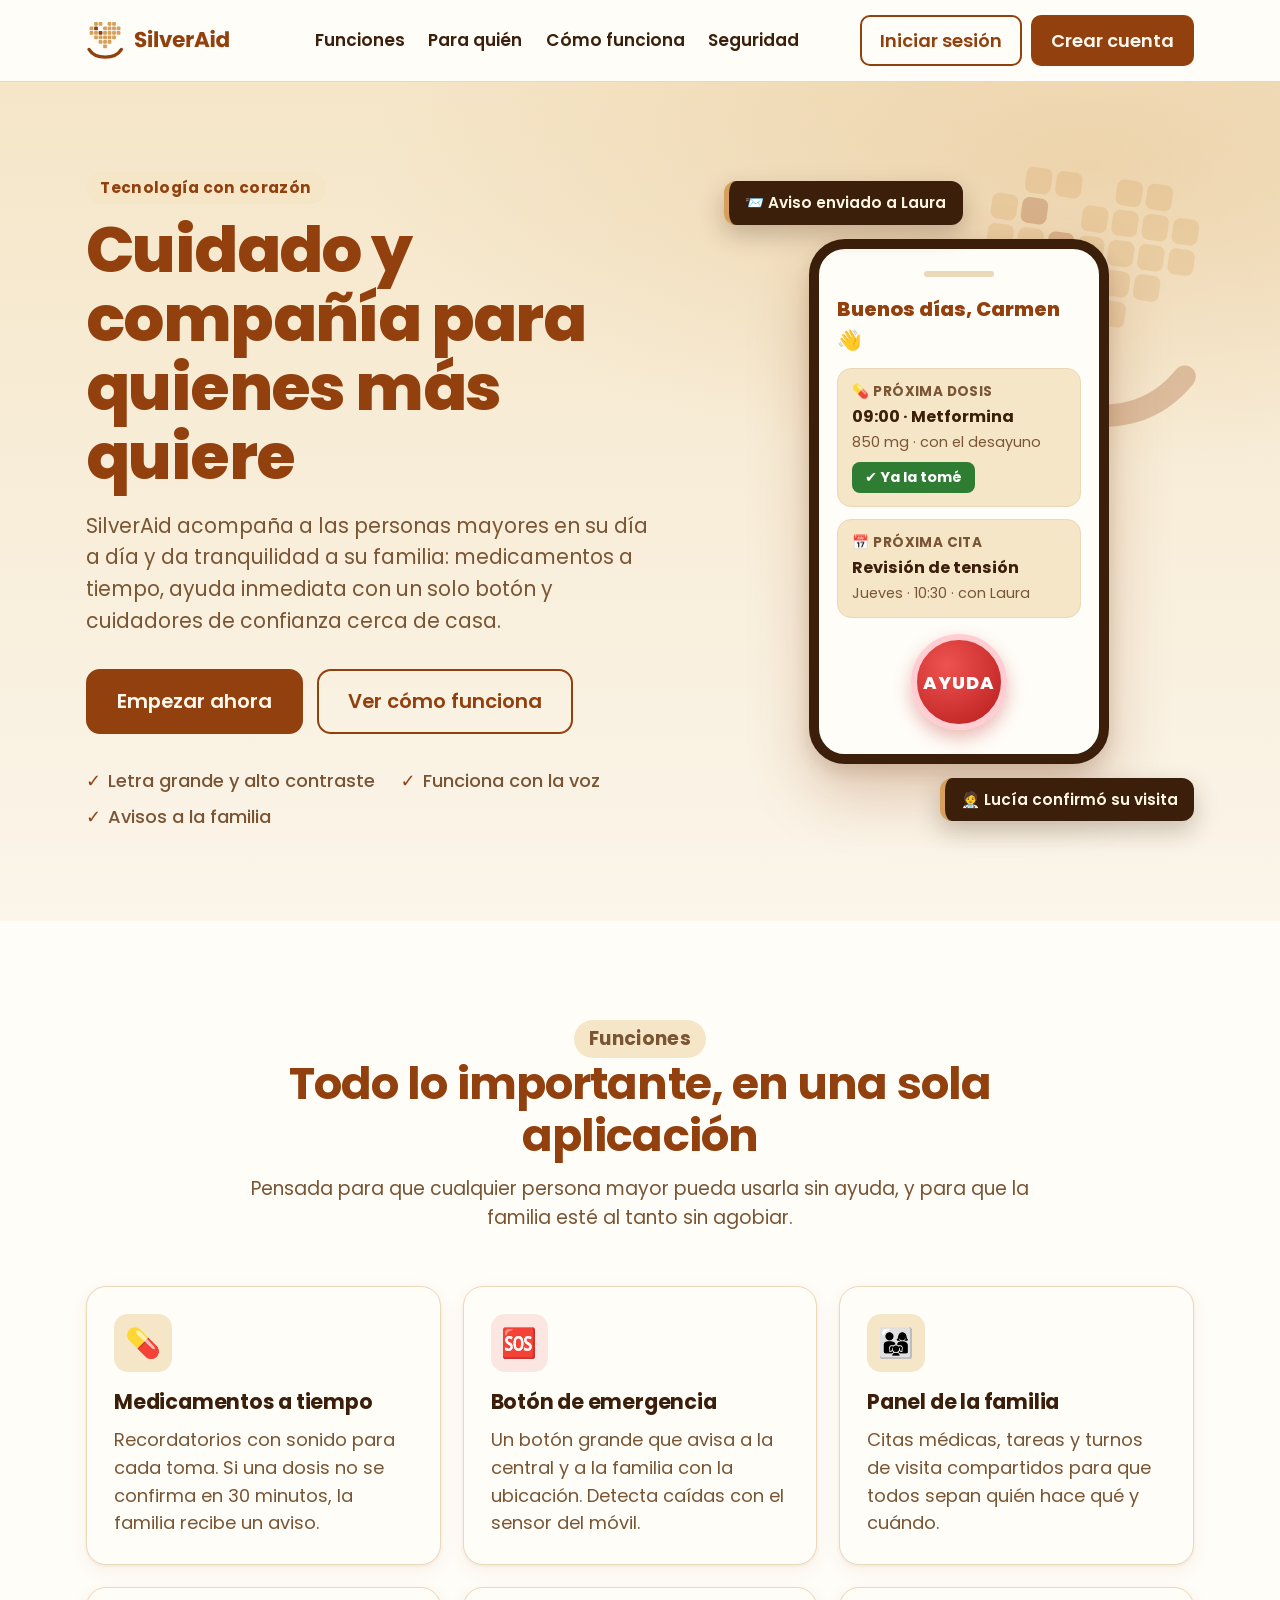
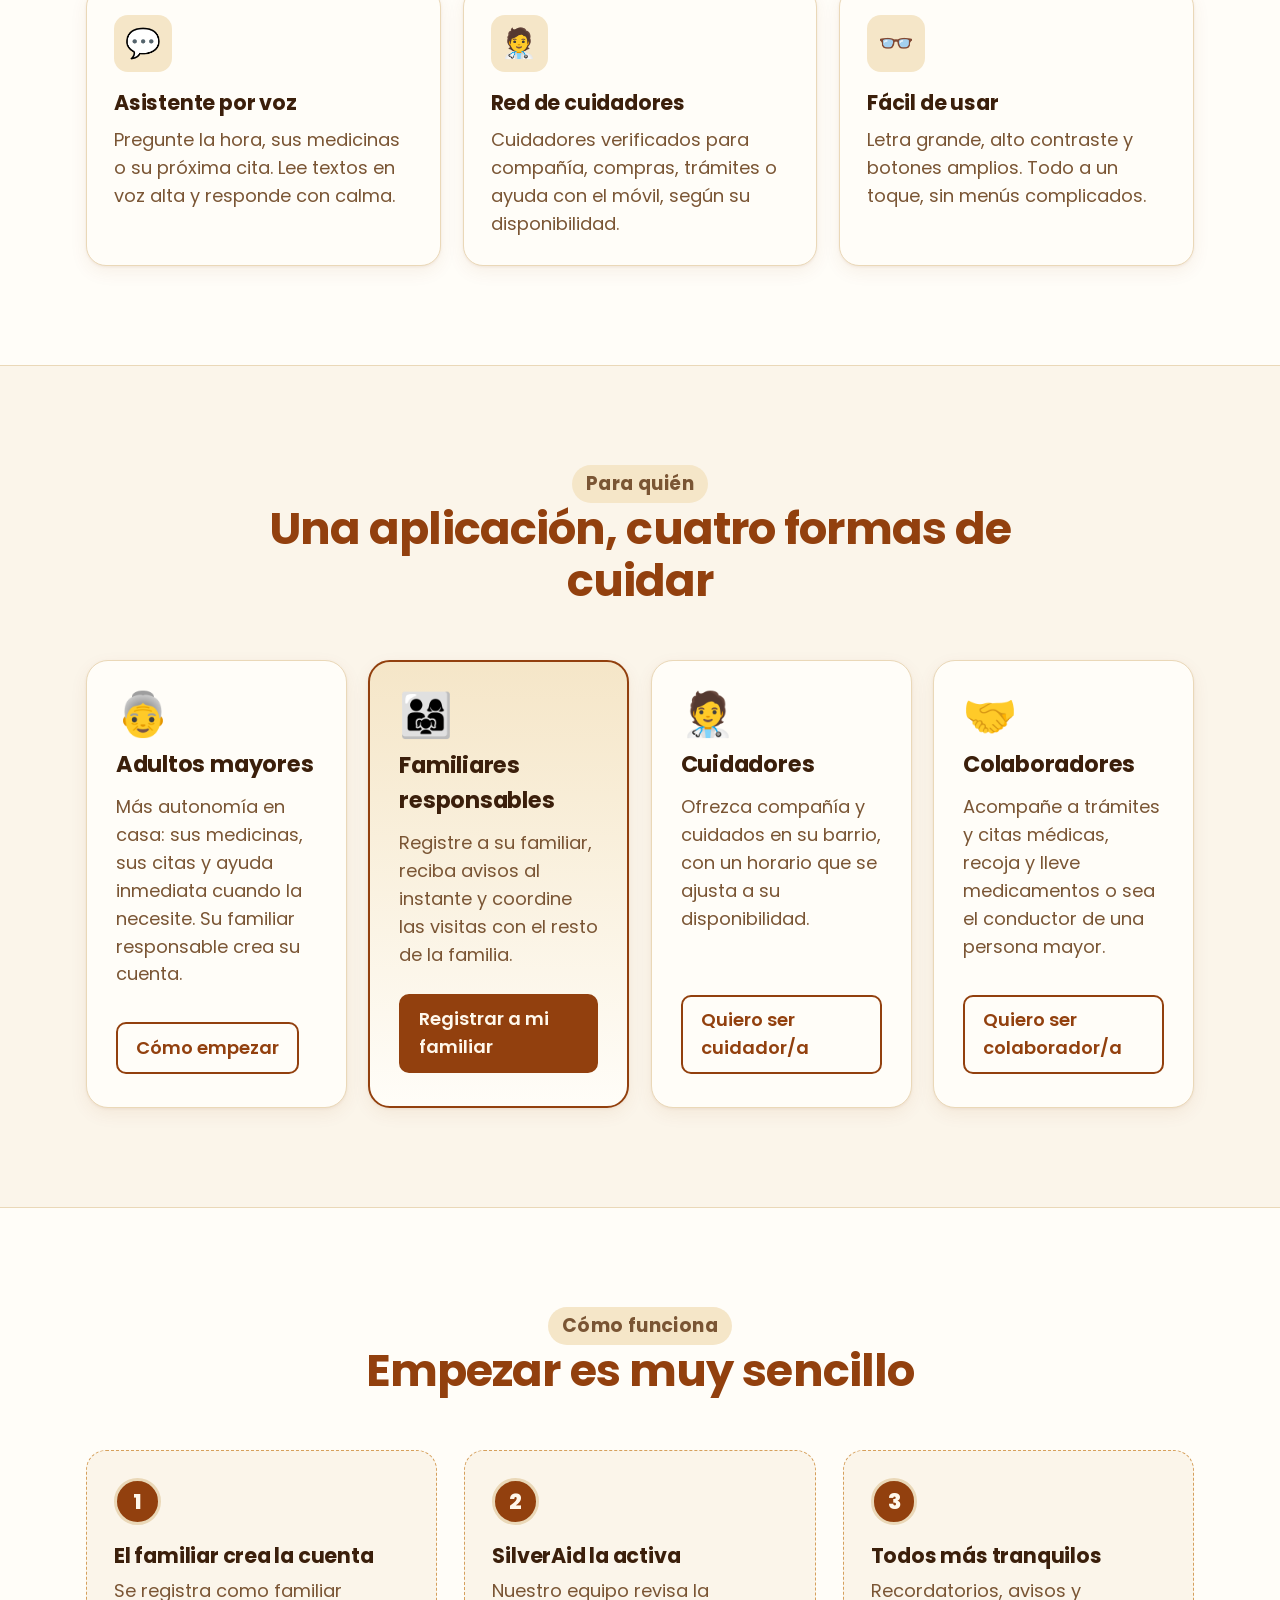
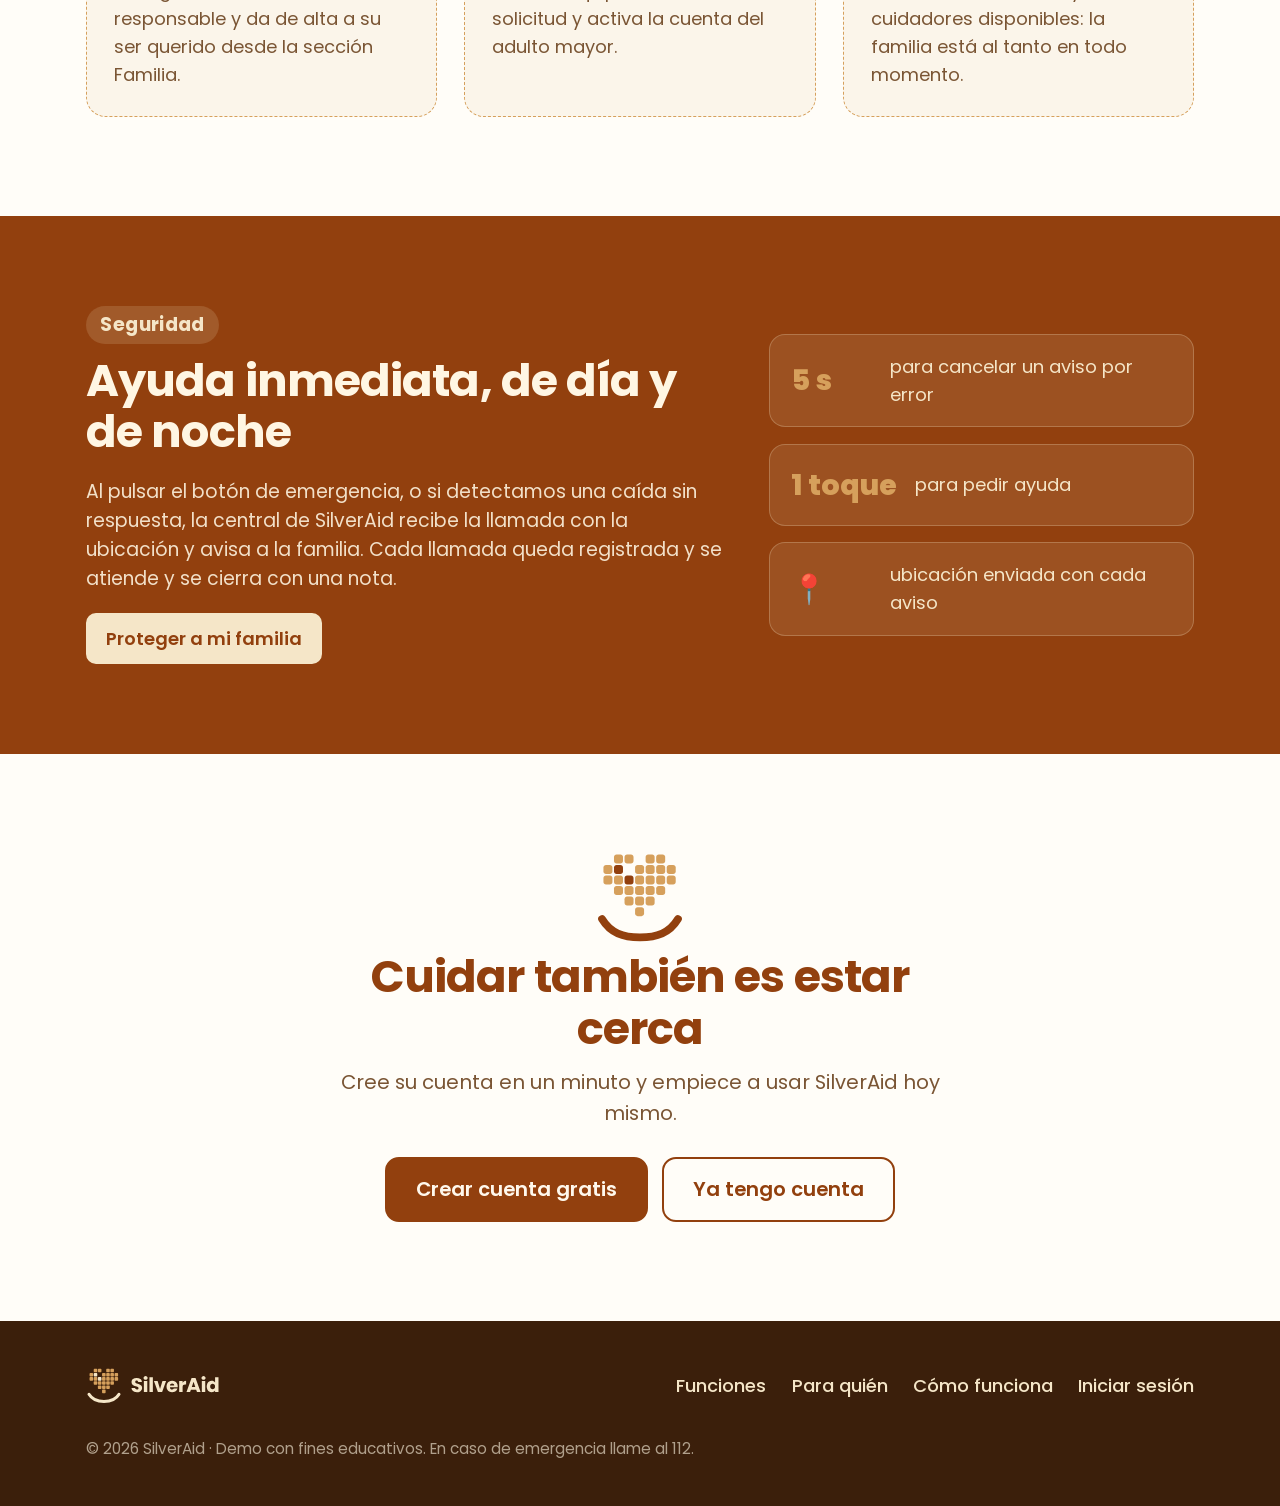
==== index.html @ 634affce "Make SilverAid an installable, offline-capable PWA - Web app manifest with PNG/maskable/apple-touch " ====
<!doctype html>
<html lang="es">
<head>
  <meta charset="utf-8">
  <meta name="viewport" content="width=device-width, initial-scale=1, viewport-fit=cover">
  <title>SilverAid — Cuidado y compañía para las personas mayores</title>
  <meta name="description" content="SilverAid ayuda a las personas mayores y a sus familias: recordatorio de medicamentos, botón de emergencia, asistente por voz, coordinación familiar y una red de cuidadores.">
  <meta name="theme-color" content="#92400E">
  <link rel="manifest" href="manifest.webmanifest">
  <meta name="mobile-web-app-capable" content="yes">
  <meta name="apple-mobile-web-app-capable" content="yes">
  <meta name="apple-mobile-web-app-status-bar-style" content="default">
  <meta name="apple-mobile-web-app-title" content="SilverAid">
  <link rel="icon" type="image/svg+xml" href="assets/brand/silveraid-icono-app.svg">
  <link rel="apple-touch-icon" href="assets/icons/apple-touch-icon.png">
  <link rel="preconnect" href="https://fonts.googleapis.com">
  <link rel="preconnect" href="https://fonts.gstatic.com" crossorigin>
  <link rel="stylesheet" href="https://fonts.googleapis.com/css2?family=Poppins:wght@400;500;600;700;800&display=swap">
  <link rel="stylesheet" href="css/styles.css?v=10">
  <link rel="stylesheet" href="css/landing.css?v=10">
</head>
<body class="landing">
  <a class="skip-link" href="#contenido">Saltar al contenido</a>

  <!-- ============ CABECERA ============ -->
  <header class="lp-header">
    <div class="lp-wrap lp-header-inner">
      <a href="#inicio" class="brand" aria-label="SilverAid, inicio">
        <img class="logo" src="assets/brand/silveraid-horizontal-color.svg" alt="SilverAid" width="187" height="48">
      </a>
      <nav class="lp-nav" aria-label="Secciones">
        <a href="#funciones">Funciones</a>
        <a href="#para-quien">Para quién</a>
        <a href="#como-funciona">Cómo funciona</a>
        <a href="#seguridad">Seguridad</a>
      </nav>
      <div class="lp-actions" id="lp-actions">
        <a class="btn ghost" href="login.html">Iniciar sesión</a>
        <a class="btn" href="login.html#registro">Crear cuenta</a>
      </div>
    </div>
  </header>

  <main id="contenido">
    <!-- ============ HERO ============ -->
    <section class="lp-hero" id="inicio">
      <div class="lp-wrap lp-hero-grid">
        <div class="lp-hero-text">
          <p class="eyebrow">Tecnología con corazón</p>
          <h1>Cuidado y compañía para quienes más quiere</h1>
          <p class="lead">SilverAid acompaña a las personas mayores en su día a día y da tranquilidad a su familia: medicamentos a tiempo, ayuda inmediata con un solo botón y cuidadores de confianza cerca de casa.</p>
          <div class="lp-cta">
            <a class="btn big-cta" href="login.html#registro">Empezar ahora</a>
            <a class="btn ghost big-cta" href="#como-funciona">Ver cómo funciona</a>
          </div>
          <ul class="lp-checks">
            <li>Letra grande y alto contraste</li>
            <li>Funciona con la voz</li>
            <li>Avisos a la familia</li>
          </ul>
        </div>

        <!-- Vista previa de la aplicación (ilustrativa) -->
        <div class="lp-hero-visual" aria-hidden="true">
          <div class="pixel-heart">
            <img src="assets/brand/silveraid-simbolo-color.svg" alt="" width="220" height="220">
          </div>
          <div class="phone">
            <div class="phone-bar"><span></span></div>
            <p class="phone-hello">Buenos días, Carmen 👋</p>
            <div class="mini-card">
              <span class="mini-label">💊 Próxima dosis</span>
              <strong>09:00 · Metformina</strong>
              <span class="mini-sub">850 mg · con el desayuno</span>
              <span class="mini-btn">✔ Ya la tomé</span>
            </div>
            <div class="mini-card">
              <span class="mini-label">📅 Próxima cita</span>
              <strong>Revisión de tensión</strong>
              <span class="mini-sub">Jueves · 10:30 · con Laura</span>
            </div>
            <div class="mini-sos">AYUDA</div>
          </div>
          <div class="float-note note-a">📨 Aviso enviado a Laura</div>
          <div class="float-note note-b">🧑‍⚕️ Lucía confirmó su visita</div>
        </div>
      </div>
    </section>

    <!-- ============ FUNCIONES ============ -->
    <section class="lp-section" id="funciones">
      <div class="lp-wrap">
        <header class="lp-section-head">
          <p class="eyebrow">Funciones</p>
          <h2>Todo lo importante, en una sola aplicación</h2>
          <p>Pensada para que cualquier persona mayor pueda usarla sin ayuda, y para que la familia esté al tanto sin agobiar.</p>
        </header>
        <div class="lp-features">
          <article class="feature">
            <span class="feature-icon">💊</span>
            <h3>Medicamentos a tiempo</h3>
            <p>Recordatorios con sonido para cada toma. Si una dosis no se confirma en 30 minutos, la familia recibe un aviso.</p>
          </article>
          <article class="feature feature-sos">
            <span class="feature-icon">🆘</span>
            <h3>Botón de emergencia</h3>
            <p>Un botón grande que avisa a la central y a la familia con la ubicación. Detecta caídas con el sensor del móvil.</p>
          </article>
          <article class="feature">
            <span class="feature-icon">👨‍👩‍👧</span>
            <h3>Panel de la familia</h3>
            <p>Citas médicas, tareas y turnos de visita compartidos para que todos sepan quién hace qué y cuándo.</p>
          </article>
          <article class="feature">
            <span class="feature-icon">💬</span>
            <h3>Asistente por voz</h3>
            <p>Pregunte la hora, sus medicinas o su próxima cita. Lee textos en voz alta y responde con calma.</p>
          </article>
          <article class="feature">
            <span class="feature-icon">🧑‍⚕️</span>
            <h3>Red de cuidadores</h3>
            <p>Cuidadores verificados para compañía, compras, trámites o ayuda con el móvil, según su disponibilidad.</p>
          </article>
          <article class="feature">
            <span class="feature-icon">👓</span>
            <h3>Fácil de usar</h3>
            <p>Letra grande, alto contraste y botones amplios. Todo a un toque, sin menús complicados.</p>
          </article>
        </div>
      </div>
    </section>

    <!-- ============ PARA QUIÉN ============ -->
    <section class="lp-section lp-tinted" id="para-quien">
      <div class="lp-wrap">
        <header class="lp-section-head">
          <p class="eyebrow">Para quién</p>
          <h2>Una aplicación, cuatro formas de cuidar</h2>
        </header>
        <div class="lp-roles">
          <article class="role-card">
            <span class="role-emoji">👵</span>
            <h3>Adultos mayores</h3>
            <p>Más autonomía en casa: sus medicinas, sus citas y ayuda inmediata cuando la necesite. Su familiar responsable crea su cuenta.</p>
            <a class="btn ghost" href="#como-funciona">Cómo empezar</a>
          </article>
          <article class="role-card role-featured">
            <span class="role-emoji">👨‍👩‍👧</span>
            <h3>Familiares responsables</h3>
            <p>Registre a su familiar, reciba avisos al instante y coordine las visitas con el resto de la familia.</p>
            <a class="btn" href="registro-familiar.html">Registrar a mi familiar</a>
          </article>
          <article class="role-card">
            <span class="role-emoji">🧑‍⚕️</span>
            <h3>Cuidadores</h3>
            <p>Ofrezca compañía y cuidados en su barrio, con un horario que se ajusta a su disponibilidad.</p>
            <a class="btn ghost" href="registro-cuidador.html">Quiero ser cuidador/a</a>
          </article>
          <article class="role-card">
            <span class="role-emoji">🤝</span>
            <h3>Colaboradores</h3>
            <p>Acompañe a trámites y citas médicas, recoja y lleve medicamentos o sea el conductor de una persona mayor.</p>
            <a class="btn ghost" href="registro-colaborador.html">Quiero ser colaborador/a</a>
          </article>
        </div>
      </div>
    </section>

    <!-- ============ CÓMO FUNCIONA ============ -->
    <section class="lp-section" id="como-funciona">
      <div class="lp-wrap">
        <header class="lp-section-head">
          <p class="eyebrow">Cómo funciona</p>
          <h2>Empezar es muy sencillo</h2>
        </header>
        <ol class="lp-steps">
          <li>
            <span class="step-num">1</span>
            <h3>El familiar crea la cuenta</h3>
            <p>Se registra como familiar responsable y da de alta a su ser querido desde la sección Familia.</p>
          </li>
          <li>
            <span class="step-num">2</span>
            <h3>SilverAid la activa</h3>
            <p>Nuestro equipo revisa la solicitud y activa la cuenta del adulto mayor.</p>
          </li>
          <li>
            <span class="step-num">3</span>
            <h3>Todos más tranquilos</h3>
            <p>Recordatorios, avisos y cuidadores disponibles: la familia está al tanto en todo momento.</p>
          </li>
        </ol>
      </div>
    </section>

    <!-- ============ SEGURIDAD ============ -->
    <section class="lp-band" id="seguridad">
      <div class="lp-wrap lp-band-grid">
        <div>
          <p class="eyebrow on-dark">Seguridad</p>
          <h2>Ayuda inmediata, de día y de noche</h2>
          <p>Al pulsar el botón de emergencia, o si detectamos una caída sin respuesta, la central de SilverAid recibe la llamada con la ubicación y avisa a la familia. Cada llamada queda registrada y se atiende y se cierra con una nota.</p>
          <a class="btn btn-cream" href="login.html#registro">Proteger a mi familia</a>
        </div>
        <ul class="lp-stats">
          <li><strong>5 s</strong><span>para cancelar un aviso por error</span></li>
          <li><strong>1 toque</strong><span>para pedir ayuda</span></li>
          <li><strong>📍</strong><span>ubicación enviada con cada aviso</span></li>
        </ul>
      </div>
    </section>

    <!-- ============ LLAMADA FINAL ============ -->
    <section class="lp-section lp-final">
      <div class="lp-wrap lp-final-inner">
        <img src="assets/brand/silveraid-simbolo-color.svg" alt="" width="96" height="96">
        <h2>Cuidar también es estar cerca</h2>
        <p>Cree su cuenta en un minuto y empiece a usar SilverAid hoy mismo.</p>
        <div class="lp-cta center">
          <a class="btn big-cta" href="login.html#registro">Crear cuenta gratis</a>
          <a class="btn ghost big-cta" href="login.html">Ya tengo cuenta</a>
        </div>
      </div>
    </section>
  </main>

  <!-- ============ PIE ============ -->
  <footer class="lp-footer">
    <div class="lp-wrap lp-footer-inner">
      <img src="assets/brand/silveraid-horizontal-negativo.svg" alt="SilverAid" width="156" height="40">
      <nav aria-label="Enlaces del pie">
        <a href="#funciones">Funciones</a>
        <a href="#para-quien">Para quién</a>
        <a href="#como-funciona">Cómo funciona</a>
        <a href="login.html">Iniciar sesión</a>
      </nav>
      <p class="fine">© 2026 SilverAid · Demo con fines educativos. En caso de emergencia llame al 112.</p>
    </div>
  </footer>

  <script src="js/auth.js?v=10"></script>
  <script src="js/db.js?v=10"></script>
  <script src="js/pwa.js?v=10"></script>
  <script>
    // Si ya hay sesión iniciada, la cabecera ofrece volver a la aplicación.
    (function () {
      const s = SAAuth.get();
      if (!s) return;
      document.getElementById('lp-actions').innerHTML =
        `<a class="btn" href="${SAAuth.home(s.role, s.status)}">Ir a la aplicación →</a>`;
    })();
  </script>
</body>
</html>
---- css/styles.css ----
/* Identidad SilverAid
   Marrón  #92400E · Ocre #D6A05C · Crema #F5E6C8 · Tipografía Poppins */
:root {
  --brand-brown: #92400E;
  --brand-ochre: #D6A05C;
  --brand-cream: #F5E6C8;

  --bg: #FBF5EA;
  --surface: #FFFDF8;
  --text: #3B1F0B;
  --muted: #7A5534;
  --border: #EAD8B8;
  --primary: var(--brand-brown);
  --primary-ink: #FFF8EC;
  --primary-soft: var(--brand-cream);
  --accent: var(--brand-ochre);
  --warn: #9A5B10;
  --warn-soft: #FBEBCB;
  --danger: #C62828;
  --danger-soft: #FCE6E2;
  --ok: #2E7D32;
  --ok-soft: #E7F2E3;
  --radius: 16px;
  --shadow: 0 1px 3px rgba(146,64,14,.08), 0 6px 18px rgba(146,64,14,.07);
  --font: "Poppins", system-ui, -apple-system, "Segoe UI", Roboto, sans-serif;
  font-size: 18px;
}
body.big { font-size: 22px; }
:root:has(body.big) { font-size: 22px; }

/* Alto contraste: basado en la versión «negativo» del logo */
body.contrast {
  --bg: #1A0B02;
  --surface: #1A0B02;
  --text: #FFF6E3;
  --muted: #F5E6C8;
  --border: #F5E6C8;
  --primary: #F0B46A;
  --primary-ink: #1A0B02;
  --primary-soft: #3A1A06;
  --accent: #F0B46A;
  --warn: #FFC970;
  --warn-soft: #3A2405;
  --danger: #FF6B5E;
  --danger-soft: #3A0A05;
  --ok: #7EE08A;
  --ok-soft: #0D2A10;
  --shadow: none;
}

* { box-sizing: border-box; }
[hidden] { display: none !important; } /* que ningún display (grid, flex…) muestre algo oculto */
body {
  margin: 0;
  font-family: var(--font);
  font-size: 1rem;
  line-height: 1.55;
  background: var(--bg);
  color: var(--text);
}
h1, h2, h3, .big-text { font-family: var(--font); letter-spacing: -.01em; }
h1 { font-size: 1.8rem; font-weight: 800; margin: .2em 0 .3em; color: var(--primary); }
h2 { font-size: 1.15rem; font-weight: 700; margin: 0 0 .6em; }
a { color: var(--primary); }
.muted { color: var(--muted); }
button, input, select, textarea { font: inherit; color: inherit; }

/* ---------- Barra superior ---------- */
.topbar {
  display: flex; flex-wrap: wrap; gap: .6rem; align-items: center; justify-content: space-between;
  padding: .7rem 1rem; background: var(--surface); border-bottom: 1px solid var(--border);
}
.brand { display: flex; align-items: center; border-radius: 8px; }
.logo { display: block; height: 2.6rem; width: auto; }
.logo-negativo { display: none; }
body.contrast .logo-color { display: none; }
body.contrast .logo-negativo { display: block; }

/* Bloque de bienvenida con el símbolo de la marca */
.hero {
  display: flex; align-items: center; justify-content: space-between; gap: 1rem;
  background: var(--primary-soft); border: 1px solid var(--border); border-radius: var(--radius);
  padding: 1.2rem 1.4rem; margin-bottom: 1rem;
}
.hero h1 { margin: 0; }
.hero p { margin: .2rem 0 0; color: var(--muted); font-weight: 500; }
.hero-symbol { width: 5.5rem; height: auto; flex: none; }
body.contrast .hero-symbol { filter: brightness(1.6) saturate(.8); }
.a11y { display: flex; flex-wrap: wrap; gap: .4rem; }

.tabs {
  display: flex; gap: .3rem; overflow-x: auto; padding: .5rem 1rem;
  background: var(--surface); border-bottom: 1px solid var(--border); position: sticky; top: 0; z-index: 5;
}
.tabs button {
  border: 2px solid transparent; background: none; padding: .5rem .9rem; border-radius: 999px;
  cursor: pointer; white-space: nowrap; font-weight: 600;
}
.tabs button:hover { background: var(--primary-soft); }
.tabs button.active { background: var(--primary); color: var(--primary-ink); }

main { max-width: 1100px; margin: 0 auto; padding: 1rem; }
.view { display: none; }
.view.active { display: block; }

/* ---------- Tarjetas y rejillas ---------- */
.grid { display: grid; gap: 1rem; grid-template-columns: repeat(auto-fit, minmax(240px, 1fr)); margin-bottom: 1rem; }
.grid.two { grid-template-columns: repeat(auto-fit, minmax(320px, 1fr)); }
.card {
  background: var(--surface); border: 1px solid var(--border); border-radius: var(--radius);
  padding: 1rem 1.1rem; box-shadow: var(--shadow); margin-bottom: 1rem;
}
.grid > .card { margin-bottom: 0; }
.card-head { display: flex; justify-content: space-between; align-items: center; gap: .5rem; }
.sos-card { border-color: var(--danger); background: var(--danger-soft); }
.big-text { font-size: 1.4rem; font-weight: 700; margin: 0; }

/* ---------- Botones ---------- */
.btn {
  border: 2px solid var(--primary); background: var(--primary); color: var(--primary-ink);
  padding: .55rem 1rem; border-radius: 10px; cursor: pointer; font-weight: 600; min-height: 44px;
}
.btn:hover { filter: brightness(1.08); }
.btn.ghost { background: transparent; color: var(--primary); }
.btn.danger { background: var(--danger); border-color: var(--danger); color: #fff; }
.btn.ok { background: var(--ok); border-color: var(--ok); color: #fff; }
.btn.small { padding: .25rem .7rem; min-height: 34px; font-size: .9rem; }
.btn.big { font-size: 1.2rem; padding: .7rem 1.4rem; width: 100%; }
.icon-btn { background: none; border: none; cursor: pointer; color: var(--muted); font-size: 1.1rem; padding: .2rem .4rem; }
.icon-btn:hover { color: var(--danger); }
.chip {
  border: 1.5px solid var(--border); background: var(--surface); padding: .35rem .8rem;
  border-radius: 999px; cursor: pointer; font-size: .9rem;
}
.chip[aria-pressed="true"] { background: var(--primary); color: var(--primary-ink); border-color: var(--primary); }
.chips { display: flex; flex-wrap: wrap; gap: .4rem; margin-bottom: .8rem; }
.row-actions { display: flex; flex-wrap: wrap; gap: .5rem; margin-bottom: 1rem; }

/* ---------- Formularios ---------- */
.form { display: grid; gap: .7rem; }
.form.compact { margin-top: 1rem; padding-top: 1rem; border-top: 1px dashed var(--border); }
.form label { display: grid; gap: .25rem; font-weight: 600; font-size: .95rem; }
.form-row { display: grid; gap: .7rem; grid-template-columns: repeat(auto-fit, minmax(140px, 1fr)); }
.form-row > label { min-width: 0; }
.form-row > label > input, .form-row > label > select { width: 100%; min-width: 0; }
input, select, textarea {
  padding: .5rem .7rem; border: 1.5px solid var(--border); border-radius: 8px; background: var(--surface); min-height: 44px;
}
input:focus, select:focus, textarea:focus, button:focus-visible { outline: 3px solid var(--primary); outline-offset: 2px; }
.switch, .form label.switch { display: flex; align-items: center; gap: .6rem; font-weight: 600; margin: .5rem 0; cursor: pointer; }
.switch input { width: 1.4rem; height: 1.4rem; min-height: 0; }

/* ---------- Listas ---------- */
.list, .feed, .dose-list { list-style: none; padding: 0; margin: 0; }
.list li {
  display: flex; justify-content: space-between; align-items: center; gap: .6rem;
  padding: .6rem 0; border-bottom: 1px solid var(--border);
}
.list li:last-child { border-bottom: none; }
.list .sub { color: var(--muted); font-size: .9rem; display: block; }
.list li.done .title { text-decoration: line-through; color: var(--muted); }
.empty { color: var(--muted); font-style: italic; padding: .5rem 0; }

.feed li { padding: .55rem .7rem; border-left: 4px solid var(--primary); background: var(--primary-soft); border-radius: 6px; margin-bottom: .4rem; }
.feed li.warn { border-color: var(--warn); background: var(--warn-soft); }
.feed li.sos { border-color: var(--danger); background: var(--danger-soft); }
.feed li.ok { border-color: var(--ok); background: var(--ok-soft); }
.feed time { display: block; font-size: .8rem; color: var(--muted); }

/* ---------- Dosis ---------- */
.dose-list { display: grid; gap: .6rem; margin-bottom: 1rem; }
.dose {
  display: flex; align-items: center; gap: 1rem; flex-wrap: wrap;
  background: var(--surface); border: 1px solid var(--border); border-left: 6px solid var(--border);
  border-radius: var(--radius); padding: .8rem 1rem; box-shadow: var(--shadow);
}
.dose .time { font-size: 1.4rem; font-weight: 700; min-width: 4.5rem; }
.dose .info { flex: 1; min-width: 150px; }
.dose .info strong { display: block; font-size: 1.1rem; }
.dose.taken { border-left-color: var(--ok); }
.dose.due { border-left-color: var(--accent); background: var(--warn-soft); }
.dose.pending { border-left-color: var(--accent); }
.dose.missed { border-left-color: var(--danger); }
.badge { display: inline-block; padding: .15rem .6rem; border-radius: 999px; font-size: .8rem; font-weight: 700; }
.badge.taken { background: var(--ok-soft); color: var(--ok); }
.badge.pending { background: var(--primary-soft); color: var(--primary); }
.badge.due { background: var(--accent); color: #3B1F0B; }
.badge.missed { background: var(--danger-soft); color: var(--danger); }

/* ---------- Turnos de visita ---------- */
.table-wrap { overflow-x: auto; }
.visit-grid { border-collapse: collapse; width: 100%; min-width: 560px; }
.visit-grid th, .visit-grid td { border: 1px solid var(--border); padding: .4rem; text-align: center; }
.visit-grid th { background: var(--primary-soft); font-size: .9rem; }
.visit-grid td button {
  width: 100%; min-height: 48px; border: none; background: none; cursor: pointer; border-radius: 6px; font-weight: 600;
}
.visit-grid td button:hover { background: var(--primary-soft); }
.visit-grid td button.filled { background: var(--primary); color: var(--primary-ink); }
.visit-grid td.today { outline: 3px solid var(--accent); outline-offset: -3px; }

/* ---------- SOS ---------- */
.sos-wrap { display: grid; place-items: center; padding: 1.5rem 0 2rem; }
.btn-sos {
  width: min(260px, 70vw); aspect-ratio: 1; border-radius: 50%; border: 10px solid #ffcdd2;
  background: radial-gradient(circle at 35% 30%, #ef5350, #b71c1c); color: #fff;
  font-size: 2.4rem; font-weight: 800; letter-spacing: 2px; cursor: pointer;
  box-shadow: 0 10px 30px rgba(183,28,28,.35); transition: transform .1s;
}
.btn-sos:active { transform: scale(.96); }
body.contrast .btn-sos { border-color: #fff; }

.overlay {
  position: fixed; inset: 0; background: rgba(0,0,0,.65); display: grid; place-items: center; z-index: 50; padding: 1rem;
}
.overlay[hidden] { display: none; }
.overlay-box {
  background: var(--surface); color: var(--text); border-radius: 20px; padding: 1.5rem; width: min(480px, 100%);
  text-align: center; border: 3px solid var(--danger);
}
.ov-count { font-size: 4.5rem; font-weight: 800; color: var(--danger); line-height: 1.1; margin: .3rem 0; }
.ov-count:empty { display: none; }
.ov-actions { display: grid; gap: .6rem; margin-top: 1rem; }
.ov-actions .btn { font-size: 1.2rem; padding: .8rem; }

/* ---------- Asistente ---------- */
.chat {
  background: var(--surface); border: 1px solid var(--border); border-radius: var(--radius);
  padding: 1rem; height: 50vh; min-height: 280px; overflow-y: auto; display: flex; flex-direction: column; gap: .6rem;
}
.msg { max-width: 80%; padding: .6rem .9rem; border-radius: 16px; white-space: pre-line; }
.msg.bot { background: var(--primary-soft); align-self: flex-start; border-bottom-left-radius: 4px; }
.msg.user { background: var(--primary); color: var(--primary-ink); align-self: flex-end; border-bottom-right-radius: 4px; }
.msg .msg-actions { display: flex; flex-wrap: wrap; gap: .4rem; margin-top: .5rem; }
.chat-form { display: flex; gap: .5rem; margin-top: .7rem; }
.chat-form input { flex: 1; min-width: 0; }
#btn-mic.listening { background: var(--danger); border-color: var(--danger); color: #fff; }

/* ---------- Cuidadores ---------- */
.cg-grid { display: grid; gap: 1rem; grid-template-columns: repeat(auto-fit, minmax(230px, 1fr)); }
.cg {
  background: var(--surface); border: 1px solid var(--border); border-radius: var(--radius); padding: 1rem; box-shadow: var(--shadow);
}
.cg .avatar {
  width: 3rem; height: 3rem; border-radius: 14px; display: grid; place-items: center; font-weight: 700;
  background: var(--accent); color: #3B1F0B; float: left; margin-right: .7rem;
}
.cg h3 { margin: 0; font-size: 1.05rem; }
.cg .tags { clear: both; display: flex; flex-wrap: wrap; gap: .3rem; padding-top: .6rem; }
.tag { font-size: .78rem; background: var(--primary-soft); color: var(--primary); padding: .1rem .5rem; border-radius: 999px; }
.status { font-weight: 700; font-size: .85rem; }
.status.buscando { color: var(--warn); }
.status.confirmada { color: var(--primary); }
.status.completada { color: var(--ok); }

/* ---------- Avisos emergentes ---------- */
.toasts { position: fixed; bottom: 1rem; right: 1rem; left: 1rem; display: grid; justify-items: end; gap: .5rem; z-index: 60; pointer-events: none; }
.toast {
  pointer-events: auto; max-width: 420px; background: #3B1F0B; color: #FFF6E3; padding: .8rem 1rem; border-radius: 12px;
  box-shadow: 0 6px 20px rgba(59,31,11,.3); border-left: 6px solid var(--brand-ochre); animation: slide .25s ease-out;
}
.toast.warn { border-left-color: #F0B46A; }
.toast.danger { border-left-color: #ef4444; }
.toast.ok { border-left-color: #22c55e; }
@keyframes slide { from { transform: translateY(20px); opacity: 0; } }

/* ---------- Sesión ---------- */
.user-chip { cursor: default; font-weight: 600; background: var(--primary-soft); }
code { font-size: .9em; background: var(--primary-soft); padding: .05em .35em; border-radius: 4px; }

.login-page { min-height: 100vh; background: var(--brand-cream); }
.login-wrap {
  max-width: 440px; margin: 0 auto; padding: 2.5rem 1rem 3rem;
  display: grid; grid-template-columns: minmax(0, 1fr); justify-items: center; gap: 1.5rem;
}
.login-logo { width: 13rem; height: auto; display: block; }
.login-logo-link { border-radius: 12px; }
.back-link { color: var(--muted); font-weight: 600; text-decoration: none; }
.back-link:hover { color: var(--primary); text-decoration: underline; }
.login-card { width: 100%; padding: 1.6rem; margin: 0; }
.login-card h1 { margin-top: 0; }
.pw-field { display: flex; gap: .4rem; align-items: stretch; }
.pw-field input { flex: 1; min-width: 0; }
.pw-field .pw-toggle { min-height: 44px; }
.form-error {
  margin: 0; padding: .6rem .8rem; border-radius: 8px; font-weight: 600;
  background: var(--danger-soft); color: var(--danger); border-left: 4px solid var(--danger);
}
/* Crear cuenta: elección del tipo de cuenta (cada uno lleva a su página de registro) */
.login-wrap:has(#panel-register:not([hidden])), .wizard-wrap { max-width: 620px; }
.role-links { display: grid; gap: .7rem; margin: 1rem 0; }
.role-link {
  display: flex; gap: .9rem; align-items: flex-start; text-decoration: none; color: var(--text);
  border: 2px solid var(--border); border-radius: 14px; padding: .9rem 1rem; background: var(--surface);
  transition: border-color .15s, background .15s;
}
.role-link:hover, .role-link:focus-visible { border-color: var(--primary); background: var(--primary-soft); }
.role-link:focus-visible { outline: 3px solid var(--primary); outline-offset: 2px; }
.role-link .role-emoji { font-size: 2rem; line-height: 1; }
.role-link strong { display: block; font-size: 1.05rem; color: var(--primary); }
.role-link small { display: block; color: var(--muted); font-size: .9rem; }
.role-link .role-needs { margin-top: .35rem; font-size: .82rem; }
.reg-panel { background: var(--surface); }
.reg-panel legend { font-size: 1rem; }
.elder-panel { border: 2px solid var(--accent); background: var(--primary-soft); }
.elder-panel input, .elder-panel select { background: var(--surface); }
/* Registro por pasos (registro-*.html) */
.steps { list-style: none; margin: 0 0 .4rem; padding: 0; display: flex; gap: .3rem; counter-reset: none; }
.steps li { flex: 1; display: grid; justify-items: center; gap: .25rem; text-align: center; color: var(--muted); font-size: .8rem; font-weight: 600; position: relative; }
.steps li::before { content: ""; position: absolute; top: 1rem; left: -50%; width: 100%; height: 3px; background: var(--border); z-index: 0; }
.steps li:first-child::before { display: none; }
.steps li.done::before, .steps li.current::before { background: var(--primary); }
.step-num {
  position: relative; z-index: 1; width: 2rem; height: 2rem; border-radius: 50%; display: grid; place-items: center;
  background: var(--surface); border: 3px solid var(--border); color: var(--muted); font-weight: 700;
}
.steps li.done .step-num { background: var(--primary); border-color: var(--primary); color: var(--primary-ink); }
.steps li.current .step-num { border-color: var(--primary); color: var(--primary); }
.steps li.current { color: var(--primary); }
.step { display: grid; gap: .8rem; min-width: 0; }
.wizard-nav { display: flex; justify-content: space-between; gap: .7rem; flex-wrap: wrap; }
.wizard-nav [data-next] { margin-left: auto; }
.info-box { padding: .7rem .9rem; border-radius: 10px; background: var(--primary-soft); border-left: 4px solid var(--accent); font-size: .92rem; }
.info-box strong { display: block; }
@media (max-width: 480px) { .step-name { display: none; } .steps li.current .step-name { display: block; } }
.step-group { display: grid; gap: .8rem; min-width: 0; }
.form .check-field {
  display: flex; align-items: flex-start; gap: .6rem; cursor: pointer; font-weight: 500;
  border: 2px solid var(--border); border-radius: 12px; padding: .7rem .9rem; background: var(--surface);
}
.check-field:has(input:checked) { border-color: var(--primary); background: var(--primary-soft); }
.check-field input { width: 1.3rem; height: 1.3rem; min-height: 0; margin: .15rem 0 0; flex: none; accent-color: var(--primary); }
.check-field small { display: block; font-weight: 400; }
.collab-sub { display: grid; gap: .7rem; padding-left: .8rem; border-left: 3px solid var(--primary-soft); }
.choice-group { border: none; margin: 0; padding: 0; display: flex; flex-wrap: wrap; gap: .4rem .6rem; min-width: 0; }
.choice-group legend { font-weight: 600; font-size: .95rem; padding: 0; margin-bottom: .3rem; }
.form .choice-group label {
  display: inline-flex; align-items: center; gap: .4rem; font-weight: 500; cursor: pointer;
  border: 2px solid var(--border); border-radius: 10px; padding: .4rem .75rem; min-height: 44px; background: var(--surface);
}
.choice-group label:has(input:checked) { border-color: var(--primary); background: var(--primary-soft); }
.choice-group input { width: 1.1rem; height: 1.1rem; min-height: 0; margin: 0; accent-color: var(--primary); }
.file-field input[type="file"] { padding: .4rem; }
.file-field small { font-weight: 400; }
.titles-field { border: none; margin: 0; padding: 0; display: grid; gap: .5rem; min-width: 0; }
.titles-field legend { font-weight: 600; font-size: .95rem; padding: 0; margin-bottom: .1rem; }
.titles-field p { margin: 0; }
.titles-field > .btn { justify-self: start; }
.titles-list { display: grid; gap: .5rem; }
.title-row { display: flex; align-items: flex-end; gap: .5rem; }
.title-row .file-field { flex: 1; min-width: 0; }
.title-row input[type="file"] { width: 100%; min-width: 0; }
.attach-btns { display: flex; flex-wrap: wrap; gap: .3rem; margin-top: .3rem; }
.login-switch { text-align: center; margin: 1rem 0 0; color: var(--muted); }
.link-btn {
  background: none; border: none; padding: 0; cursor: pointer; font-weight: 700;
  color: var(--primary); text-decoration: underline; text-underline-offset: 3px;
}

/* ---------- Administración ---------- */
.admin-badge {
  margin-left: .6rem; padding: .15rem .6rem; border-radius: 999px; font-size: .8rem; font-weight: 700;
  background: var(--primary); color: var(--primary-ink); white-space: nowrap;
}
a.chip { text-decoration: none; color: inherit; display: inline-flex; align-items: center; }
.tabs .count {
  display: inline-grid; place-items: center; min-width: 1.5rem; height: 1.5rem; padding: 0 .35rem; margin-left: .3rem;
  border-radius: 999px; background: var(--danger); color: #fff; font-size: .8rem; font-weight: 700;
}
.tabs .count[hidden] { display: none; }
.card.flush { padding: 0; overflow-x: auto; }
table.data { width: 100%; border-collapse: collapse; font-size: .95rem; }
table.data th, table.data td { text-align: left; padding: .65rem .8rem; border-bottom: 1px solid var(--border); vertical-align: top; }
table.data th { background: var(--primary-soft); font-size: .85rem; font-weight: 700; white-space: nowrap; }
table.data tr:last-child td { border-bottom: none; }
table.data .sub { display: block; color: var(--muted); font-size: .85rem; }
table.data .empty { text-align: center; padding: 1.5rem; }
table.data .actions { white-space: nowrap; }
table.data .actions .btn + .btn { margin-left: .3rem; }
table.data tr.row-alert td { background: var(--danger-soft); }
table.data tr.row-alert td:first-child { box-shadow: inset 4px 0 0 var(--danger); }
.admin-page main { max-width: 1320px; }
#cg-body .actions { white-space: normal; width: 1%; }
#cg-body .actions .btn { display: block; width: 100%; white-space: nowrap; }
#cg-body .actions .btn + .btn { margin: .35rem 0 0; }
table.data tr.row-editing td { background: var(--warn-soft); }
table.data tr.row-editing td:first-child { box-shadow: inset 4px 0 0 var(--accent); }
.pill { display: inline-block; padding: .15rem .6rem; border-radius: 999px; font-size: .8rem; font-weight: 700; white-space: nowrap; }
.pill.activo, .pill.atendida { background: var(--ok-soft); color: var(--ok); }
.pill.pendiente { background: var(--danger-soft); color: var(--danger); }
.pill.inactivo { background: var(--border); color: var(--muted); }
.pill.verificacion { background: var(--warn-soft); color: var(--warn); }
.attend-form { display: flex; flex-wrap: wrap; gap: .4rem; min-width: 240px; }
.attend-form input { flex: 1 1 160px; min-height: 36px; padding: .3rem .5rem; }
.live::before { content: "●"; color: var(--ok); margin-right: .3rem; }
.form-section { border: 1px solid var(--border); border-radius: 12px; padding: .8rem 1rem 1rem; margin: 0; display: grid; gap: .7rem; }
.form-section legend { font-weight: 700; padding: 0 .4rem; color: var(--primary); }
.check-group { display: flex; flex-wrap: wrap; gap: .4rem 1.2rem; align-items: center; }
.check-group .check-label { font-weight: 600; font-size: .95rem; width: 100%; }
.check-group label { display: flex; align-items: center; gap: .4rem; font-weight: 400; }
.check-group input { width: 1.2rem; height: 1.2rem; min-height: 0; accent-color: var(--primary); }
#elders-card { border-color: var(--accent); }
.elder-line { display: flex; flex-wrap: wrap; align-items: center; gap: .4rem; padding: .15rem 0; }
#btn-toggle-cg, #btn-toggle-user { margin-bottom: 1rem; }
#users-filter { margin-bottom: .8rem; }
table.data td.actions.stack { white-space: normal; width: 1%; }
table.data td.actions.stack .btn { display: block; width: 100%; white-space: nowrap; }
table.data td.actions.stack .btn + .btn { margin: .35rem 0 0; }
.blood {
  display: inline-grid; place-items: center; min-width: 2.6rem; padding: .15rem .45rem; border-radius: 8px;
  background: var(--danger-soft); color: var(--danger); font-weight: 800;
}
.cg-form-card { border: 2px solid var(--primary); }
.small-text { font-size: .9rem; margin: 0; }
.warn-text { color: var(--warn); font-weight: 600; }
#btn-toggle-client, #btn-toggle-service { margin-bottom: 1rem; }
.send-btns { display: flex; flex-wrap: wrap; gap: .3rem; }
.btn.whatsapp { background: #1F7A3E; border-color: #1F7A3E; color: #fff; }
.btn:disabled { opacity: .45; cursor: not-allowed; filter: none; }
.catalog-preview {
  white-space: pre-wrap; font-family: var(--font); font-size: .95rem; margin: 0;
  background: var(--primary-soft); border-radius: 12px; padding: .9rem 1rem; border-left: 4px solid #1F7A3E;
}
.nowrap { white-space: nowrap; }
.sr-only { position: absolute; width: 1px; height: 1px; overflow: hidden; clip: rect(0 0 0 0); white-space: nowrap; }

/* Matriz de disponibilidad: días en columnas, una hora por fila */
.avail-tools { display: flex; flex-wrap: wrap; gap: .4rem; align-items: center; }
.avail-tools .muted { font-size: .9rem; margin-left: .3rem; }
.avail-grid { border-collapse: separate; border-spacing: 3px; user-select: none; -webkit-user-select: none; }
.avail-grid th { font-size: .85rem; font-weight: 600; padding: 0; }
.avail-grid th button {
  width: 100%; border: none; background: none; cursor: pointer; font-weight: 700; color: var(--text);
  padding: .3rem .5rem; border-radius: 6px; white-space: nowrap;
}
.avail-grid th button:hover { background: var(--primary-soft); color: var(--primary); }
.avail-grid thead th button { min-width: 3.4rem; }
.avail-grid td { padding: 0; }
.avail-grid .slot {
  display: block; width: 100%; min-width: 3.4rem; height: 1.9rem; cursor: pointer; touch-action: none;
  border: 1.5px solid var(--border); border-radius: 6px; background: var(--surface);
}
.avail-grid .slot:hover { border-color: var(--accent); }
.avail-grid .slot[aria-pressed="true"] { background: var(--accent); border-color: var(--primary); }
.avail-grid .slot[aria-pressed="true"]::after { content: "✓"; color: #3B1F0B; font-weight: 700; }

/* ---------- Página del adulto mayor (usuario.html) ---------- */
:root:has(body.elder-page) { font-size: 20px; }
:root:has(body.elder-page.big) { font-size: 24px; }
/* Las 4 secciones siempre visibles, sin desplazamiento lateral */
.elder-tabs { display: grid; grid-template-columns: repeat(4, 1fr); overflow: visible; }
.elder-tabs button { font-size: 1.05rem; padding: .6rem .4rem; white-space: normal; line-height: 1.2; }
.elder-tabs .tab-sos { color: var(--danger); }
.elder-tabs .tab-sos.active { background: var(--danger); color: #fff; }
.elder-page main { max-width: 900px; padding-bottom: 6rem; } /* espacio para el botón flotante */
.elder-page .card .btn.ghost { margin-top: .4rem; }
.elder-page .card .btn.big { margin: .5rem 0; }

.manage summary {
  cursor: pointer; font-weight: 700; font-size: 1.05rem; color: var(--primary); list-style-position: inside; min-height: 44px;
  display: flex; align-items: center;
}
.manage[open] summary { margin-bottom: .4rem; }
.manage .form.compact h2 { margin: 0; }

.appt-list { list-style: none; padding: 0; margin: 0 0 1rem; display: grid; gap: .7rem; }
.appt {
  display: flex; align-items: flex-start; gap: 1rem;
  background: var(--surface); border: 1px solid var(--border); border-left: 6px solid var(--accent);
  border-radius: var(--radius); padding: .9rem 1rem; box-shadow: var(--shadow);
}
.appt.soon { border-left-color: var(--primary); background: var(--warn-soft); }
.appt-date {
  flex: none; display: grid; place-items: center; width: 4.2rem; padding: .4rem 0; border-radius: 12px;
  background: var(--primary); color: var(--primary-ink); text-transform: uppercase; font-size: .8rem; font-weight: 700; line-height: 1.1;
}
.appt-date strong { font-size: 1.7rem; }
.appt-info { flex: 1; min-width: 0; display: grid; gap: .1rem; justify-items: start; }
.appt-info strong { font-size: 1.2rem; }
.appt-info .badge { margin-bottom: .2rem; }

.sos-float {
  position: fixed; right: 1rem; bottom: 1rem; z-index: 40;
  border: 4px solid #ffcdd2; border-radius: 999px; padding: .8rem 1.4rem; min-height: 64px;
  background: radial-gradient(circle at 35% 30%, #ef5350, #b71c1c); color: #fff;
  font: inherit; font-size: 1.2rem; font-weight: 800; letter-spacing: 1px; cursor: pointer;
  box-shadow: 0 8px 24px rgba(183,28,28,.4);
}
.sos-float:active { transform: scale(.96); }
body.contrast .sos-float { border-color: #fff; }
.elder-page .toasts { bottom: 5.5rem; }

@media (max-width: 600px) {
  h1 { font-size: 1.5rem; }
  .logo { height: 2.2rem; }
  .hero-symbol { width: 4rem; }
  .msg { max-width: 92%; }
}

/* Mis documentos (documentos.html): cuidador y colaborador */
.docs-page { max-width: 760px; display: grid; gap: 1rem; }
.docs-page h1 { margin-bottom: 0; }
.docs-page .card h2 { margin-top: 0; }
.status-banner { padding: .9rem 1rem; border-radius: 12px; border-left: 5px solid var(--accent); background: var(--primary-soft); }
.status-banner strong { display: block; margin-bottom: .15rem; }
.status-banner.warn { border-left-color: var(--warn); background: var(--warn-soft); }
.status-banner.ok { border-left-color: var(--ok); background: var(--ok-soft); }
.status-banner:empty { display: none; }
.doc-list { list-style: none; margin: 0; padding: 0; display: grid; gap: .5rem; }
.doc-item {
  display: flex; align-items: center; gap: .8rem; flex-wrap: wrap;
  padding: .7rem .8rem; border: 1px solid var(--border); border-radius: 12px; background: var(--surface);
}
.doc-item.missing { border-color: var(--warn); }
.doc-state { width: 1.8rem; height: 1.8rem; border-radius: 50%; display: grid; place-items: center; font-weight: 700; flex: none; }
.doc-item.done .doc-state { background: var(--ok-soft); color: var(--ok); }
.doc-item.missing .doc-state { background: var(--warn-soft); color: var(--warn); }
.doc-info { flex: 1; min-width: 12rem; }
.doc-info strong { display: block; }
.doc-info .sub { display: block; color: var(--muted); font-size: .88rem; overflow-wrap: anywhere; }
.file-btn { cursor: pointer; position: relative; }
.file-btn:focus-within { outline: 3px solid var(--primary); outline-offset: 2px; }
.file-btn.disabled { opacity: .55; cursor: not-allowed; }

/* ---------- Aplicación instalable (PWA): conexión, instalación y móvil ---------- */
.net-banner {
  position: sticky; top: 0; z-index: 70; padding: .45rem 1rem; text-align: center;
  font-size: .88rem; font-weight: 600; background: var(--primary-soft); color: var(--text); border-bottom: 1px solid var(--border);
}
.net-banner.offline { background: #3B1F0B; color: #FFF6E3; }
.offline-note {
  margin: 0 0 .6rem; padding: .5rem .8rem; border-radius: 10px;
  background: var(--warn-soft); color: var(--warn); font-weight: 600; font-size: .9rem;
}
.cg-grid .offline-note { grid-column: 1 / -1; margin: 0; }
.toast .btn { margin-left: .6rem; }
.install-card {
  width: 100%; box-sizing: border-box; display: grid; grid-template-columns: auto minmax(0, 1fr) auto; align-items: center;
  gap: .6rem .8rem; padding: .8rem 1rem;
  background: var(--surface); border: 1px solid var(--border); border-radius: var(--radius); box-shadow: var(--shadow);
}
.install-card[hidden] { display: none; }
.install-card img { border-radius: 12px; }
.install-card small { display: block; color: var(--muted); line-height: 1.3; }
.install-card [data-install] { grid-column: 1 / -1; }
.install-card .link-btn { grid-row: 1; grid-column: 3; font-size: 1.1rem; min-width: 44px; min-height: 44px; }
.menu-toggle { display: none; }
.tab-short { display: none; }

/* Pantallas con «notch» y aplicación instalada: respeta las zonas seguras del sistema. */
.topbar {
  padding-top: max(.7rem, env(safe-area-inset-top));
  padding-left: max(1rem, env(safe-area-inset-left)); padding-right: max(1rem, env(safe-area-inset-right));
}
.net-banner:not([hidden]) + .topbar { padding-top: .7rem; }
.net-banner { padding-top: max(.45rem, env(safe-area-inset-top)); }
html.standalone .back-link { display: none; } /* en la aplicación instalada no hay «página de inicio» a la que volver */

@media (max-width: 700px) {
  /* Barra superior: logo + botón «Menú»; las opciones se despliegan debajo. */
  .menu-toggle { display: inline-flex; align-items: center; gap: .3rem; margin-left: auto; }
  .topbar .a11y { display: none; width: 100%; }
  .topbar.menu-open .a11y { display: grid; grid-template-columns: 1fr 1fr; gap: .45rem; padding-top: .2rem; }
  .topbar.menu-open .a11y > * { justify-content: center; text-align: center; min-height: 44px; }
  .topbar .a11y .user-chip { grid-column: 1 / -1; order: -1; }
  .topbar .a11y > [hidden] { display: none; }

  /* Secciones de la aplicación: barra de navegación fija abajo, como en las apps del teléfono. */
  .app-nav {
    position: fixed; top: auto; bottom: 0; left: 0; right: 0; z-index: 30;
    display: grid; grid-auto-flow: column; grid-auto-columns: minmax(0, 1fr); gap: .15rem; overflow: visible;
    padding: .3rem max(.3rem, env(safe-area-inset-left)) calc(.3rem + env(safe-area-inset-bottom));
    border-top: 1px solid var(--border); border-bottom: none; box-shadow: 0 -4px 16px rgba(146,64,14,.1);
  }
  .app-nav button {
    display: grid; justify-items: center; align-content: center; gap: 0; min-height: 54px; min-width: 0;
    padding: .3rem .1rem; border-radius: 12px; font-size: .66rem; line-height: 1.15; white-space: nowrap;
  }
  .app-nav .tab-ico { font-size: 1.35rem; line-height: 1.2; }
  .app-nav .tab-full { display: none; }
  .app-nav .tab-short { display: inline; }
  body:has(.app-nav) main { padding-bottom: calc(6rem + env(safe-area-inset-bottom)); }
  body:has(.app-nav) .toasts { bottom: calc(5rem + env(safe-area-inset-bottom)); }
  body:has(.app-nav) .sos-float { bottom: calc(5.3rem + env(safe-area-inset-bottom)); }
  .elder-page .app-nav button { font-size: .8rem; }
}
@media (max-width: 420px) { .menu-toggle span { display: none; } .menu-toggle { min-width: 44px; justify-content: center; } }
---- css/landing.css ----
/* SilverAid — landing page. Usa los colores y la tipografía definidos en styles.css
   (marrón #92400E, ocre #D6A05C, crema #F5E6C8, Poppins). */

.landing { background: var(--surface); }
.landing main { max-width: none; margin: 0; padding: 0; } /* las secciones ocupan todo el ancho */
html:has(.landing) { scroll-behavior: smooth; scroll-padding-top: 5rem; }
.landing a { text-decoration: none; }
.landing a.btn { display: inline-flex; align-items: center; justify-content: center; }

.lp-wrap { max-width: 1180px; margin: 0 auto; padding-inline: clamp(1rem, 4vw, 2rem); }

.skip-link {
  position: absolute; left: 1rem; top: -4rem; z-index: 100; padding: .6rem 1rem; border-radius: 8px;
  background: var(--primary); color: var(--primary-ink); font-weight: 700;
}
.skip-link:focus { top: 1rem; }

.eyebrow {
  display: inline-block; margin: 0 0 .6rem; padding: .25rem .8rem; border-radius: 999px;
  background: var(--brand-cream); color: var(--primary); font-weight: 700; font-size: .85rem; letter-spacing: .02em;
}
.eyebrow.on-dark { background: rgba(245, 230, 200, .15); color: var(--brand-cream); }

/* ---------- Cabecera ---------- */
.lp-header {
  position: sticky; top: 0; z-index: 20;
  background: rgba(255, 253, 248, .92); backdrop-filter: blur(8px); -webkit-backdrop-filter: blur(8px);
  border-bottom: 1px solid var(--border);
}
.lp-header-inner { display: flex; align-items: center; gap: 1rem; min-height: 4.5rem; flex-wrap: nowrap; padding-block: .5rem; }
.lp-header .logo { height: 2.4rem; }
.lp-nav { display: flex; gap: 0; flex: 1 1 auto; min-width: 0; justify-content: center; flex-wrap: nowrap; }
.lp-nav a { color: var(--text); font-weight: 600; font-size: .95rem; padding: .4rem .65rem; border-radius: 999px; white-space: nowrap; }
.lp-actions .btn { white-space: nowrap; }
.lp-nav a:hover { background: var(--brand-cream); color: var(--primary); }
.lp-actions { display: flex; gap: .5rem; }

/* ---------- Hero ---------- */
.lp-hero {
  background:
    radial-gradient(1200px 500px at 85% 10%, rgba(214, 160, 92, .28), transparent 60%),
    linear-gradient(180deg, var(--brand-cream), var(--bg));
  padding-block: clamp(2.5rem, 7vw, 5.5rem);
  overflow: hidden;
}
.lp-hero-grid { display: grid; grid-template-columns: 1.1fr .9fr; gap: clamp(2rem, 5vw, 4rem); align-items: center; }
.lp-hero h1 {
  font-size: clamp(2.2rem, 5vw, 3.6rem); line-height: 1.08; letter-spacing: -.025em; margin: 0 0 1rem; color: var(--primary);
}
.lead { font-size: clamp(1.05rem, 1.6vw, 1.25rem); color: var(--muted); max-width: 36rem; margin: 0 0 1.8rem; }
.lp-cta { display: flex; flex-wrap: wrap; gap: .8rem; }
.lp-cta.center { justify-content: center; }
.big-cta { font-size: 1.1rem; padding: .85rem 1.6rem; border-radius: 14px; }
.lp-checks { list-style: none; padding: 0; margin: 1.8rem 0 0; display: flex; flex-wrap: wrap; gap: .5rem 1.4rem; color: var(--muted); font-weight: 500; }
.lp-checks li::before { content: "✓"; color: var(--primary); font-weight: 800; margin-right: .4rem; }

/* Vista previa ilustrativa */
.lp-hero-visual { position: relative; display: grid; place-items: center; padding-block: 3.2rem; }
.pixel-heart { position: absolute; top: -10px; right: -20px; opacity: .25; transform: rotate(8deg); }
.pixel-heart img { width: 260px; height: auto; }
.phone {
  position: relative; width: min(300px, 80vw); padding: 1rem 1rem 1.3rem; border-radius: 36px;
  background: var(--surface); border: 10px solid #3B1F0B;
  box-shadow: 0 30px 60px rgba(146, 64, 14, .25), 0 8px 18px rgba(59, 31, 11, .15);
  display: grid; gap: .7rem;
}
.phone-bar { display: grid; place-items: center; height: .8rem; }
.phone-bar span { width: 70px; height: 6px; border-radius: 6px; background: var(--border); }
.phone-hello { margin: 0; font-weight: 800; color: var(--primary); font-size: 1.1rem; }
.mini-card {
  display: grid; gap: .1rem; padding: .7rem .8rem; border-radius: 14px;
  background: var(--brand-cream); border: 1px solid var(--border); font-size: .9rem;
}
.mini-label { font-size: .75rem; font-weight: 700; color: var(--muted); text-transform: uppercase; letter-spacing: .03em; }
.mini-sub { color: var(--muted); font-size: .8rem; }
.mini-btn {
  justify-self: start; margin-top: .35rem; padding: .25rem .7rem; border-radius: 8px;
  background: var(--ok); color: #fff; font-weight: 700; font-size: .8rem;
}
.mini-sos {
  justify-self: center; width: 96px; aspect-ratio: 1; border-radius: 50%; display: grid; place-items: center;
  background: radial-gradient(circle at 35% 30%, #ef5350, #b71c1c); color: #fff; font-weight: 800; letter-spacing: 1px;
  border: 6px solid #ffcdd2; box-shadow: 0 8px 18px rgba(183, 28, 28, .3); margin-top: .2rem;
}
.float-note {
  position: absolute; padding: .55rem .9rem; border-radius: 12px; font-size: .85rem; font-weight: 600;
  background: #3B1F0B; color: #FFF6E3; box-shadow: 0 10px 24px rgba(59, 31, 11, .25); white-space: nowrap;
  border-left: 5px solid var(--brand-ochre);
}
/* Las notas quedan por encima y por debajo del teléfono, sin tapar su contenido */
.note-a { left: 0; top: 0; }
.note-b { right: 0; bottom: 0; }

/* ---------- Secciones ---------- */
.lp-section { padding-block: clamp(3rem, 8vw, 5.5rem); }
.lp-tinted { background: var(--bg); border-block: 1px solid var(--border); }
.lp-section-head { text-align: center; max-width: 44rem; margin: 0 auto clamp(2rem, 5vw, 3rem); }
.lp-section-head h2, .lp-band h2, .lp-final h2 {
  font-size: clamp(1.7rem, 3.5vw, 2.5rem); line-height: 1.15; letter-spacing: -.02em; margin: 0 0 .7rem; color: var(--primary);
}
.lp-section-head p { color: var(--muted); font-size: 1.05rem; margin: 0; }

.lp-features { display: grid; gap: 1.2rem; grid-template-columns: repeat(3, 1fr); } /* 6 funciones: 3 + 3 */
.feature {
  padding: 1.5rem; border-radius: 20px; background: var(--surface); border: 1px solid var(--border);
  box-shadow: var(--shadow); transition: transform .15s ease, box-shadow .15s ease;
}
.feature:hover { transform: translateY(-3px); box-shadow: 0 12px 28px rgba(146, 64, 14, .12); }
.feature h3 { margin: .8rem 0 .4rem; font-size: 1.15rem; }
.feature p { margin: 0; color: var(--muted); }
.feature-icon {
  display: grid; place-items: center; width: 3.2rem; height: 3.2rem; border-radius: 14px;
  background: var(--brand-cream); font-size: 1.6rem;
}
.feature-sos .feature-icon { background: var(--danger-soft); }

.lp-roles { display: grid; gap: 1.2rem; grid-template-columns: repeat(auto-fit, minmax(260px, 1fr)); align-items: stretch; }
.role-card {
  display: flex; flex-direction: column; gap: .6rem; padding: 1.8rem 1.6rem; border-radius: 22px;
  background: var(--surface); border: 1px solid var(--border); box-shadow: var(--shadow);
}
.role-card h3 { margin: 0; font-size: 1.25rem; }
.role-card p { margin: 0 0 .8rem; color: var(--muted); flex: 1; }
.role-card .btn { align-self: flex-start; }
.role-emoji { font-size: 2.4rem; line-height: 1; }
.role-featured { border: 2px solid var(--primary); background: linear-gradient(180deg, var(--brand-cream), var(--surface)); }

.lp-steps { list-style: none; padding: 0; margin: 0; display: grid; gap: 1.5rem; grid-template-columns: repeat(auto-fit, minmax(240px, 1fr)); counter-reset: none; }
.lp-steps li { position: relative; padding: 1.5rem; border-radius: 20px; background: var(--bg); border: 1px dashed var(--brand-ochre); }
.lp-steps h3 { margin: .8rem 0 .3rem; font-size: 1.15rem; }
.lp-steps p { margin: 0; color: var(--muted); }
.step-num {
  display: grid; place-items: center; width: 2.6rem; height: 2.6rem; border-radius: 50%;
  background: var(--primary); color: var(--primary-ink); font-weight: 800; font-size: 1.2rem;
}

/* Banda de seguridad: versión «negativo» de la marca */
.lp-band { background: var(--brand-brown); color: var(--brand-cream); padding-block: clamp(3rem, 8vw, 5rem); }
.lp-band h2 { color: #FFF6E3; }
.lp-band p { color: rgba(255, 246, 227, .88); font-size: 1.05rem; max-width: 38rem; }
.lp-band-grid { display: grid; grid-template-columns: 1.2fr .8fr; gap: 2.5rem; align-items: center; }
.btn-cream { background: var(--brand-cream); border-color: var(--brand-cream); color: var(--brand-brown); }
.lp-stats { list-style: none; margin: 0; padding: 0; display: grid; gap: .9rem; }
.lp-stats li {
  display: flex; align-items: center; gap: 1rem; padding: 1rem 1.2rem; border-radius: 16px;
  background: rgba(245, 230, 200, .1); border: 1px solid rgba(245, 230, 200, .25);
}
.lp-stats strong { font-size: 1.6rem; font-weight: 800; color: var(--brand-ochre); min-width: 4.5rem; }

.lp-final-inner { text-align: center; max-width: 40rem; }
.lp-final-inner img { width: 5rem; height: auto; }
.lp-final p { color: var(--muted); font-size: 1.1rem; margin: 0 0 1.6rem; }

/* ---------- Pie ---------- */
.lp-footer { background: #3B1F0B; color: rgba(255, 246, 227, .8); padding-block: 2.5rem; }
.lp-footer-inner { display: flex; flex-wrap: wrap; align-items: center; justify-content: space-between; gap: 1.2rem; }
.lp-footer nav { display: flex; flex-wrap: wrap; gap: .4rem 1.4rem; }
.lp-footer a { color: var(--brand-cream); font-weight: 500; }
.lp-footer a:hover { text-decoration: underline; }
.lp-footer .fine { width: 100%; margin: .5rem 0 0; font-size: .85rem; color: rgba(255, 246, 227, .6); }

/* ---------- Responsive ---------- */
@media (max-width: 1080px) {
  .lp-features { grid-template-columns: repeat(2, 1fr); }
}
@media (max-width: 900px) {
  .lp-hero-grid, .lp-band-grid { grid-template-columns: 1fr; }
  .lp-hero-text { text-align: center; }
  .lead { margin-inline: auto; }
  .lp-hero .lp-cta, .lp-checks { justify-content: center; }
  .lp-header-inner { flex-wrap: wrap; }
  .lp-nav { order: 3; width: 100%; flex: none; justify-content: flex-start; overflow-x: auto; }
  .lp-actions { margin-left: auto; }
}
@media (max-width: 620px) {
  .lp-features { grid-template-columns: 1fr; }
}
@media (max-width: 520px) {
  .lp-actions .btn.ghost { display: none; }
  .lp-hero-visual { padding-block: 0 1rem; }
  .float-note { display: none; }
  .big-cta { width: 100%; }
}
@media (prefers-reduced-motion: reduce) {
  html:has(.landing) { scroll-behavior: auto; }
  .feature { transition: none; }
}
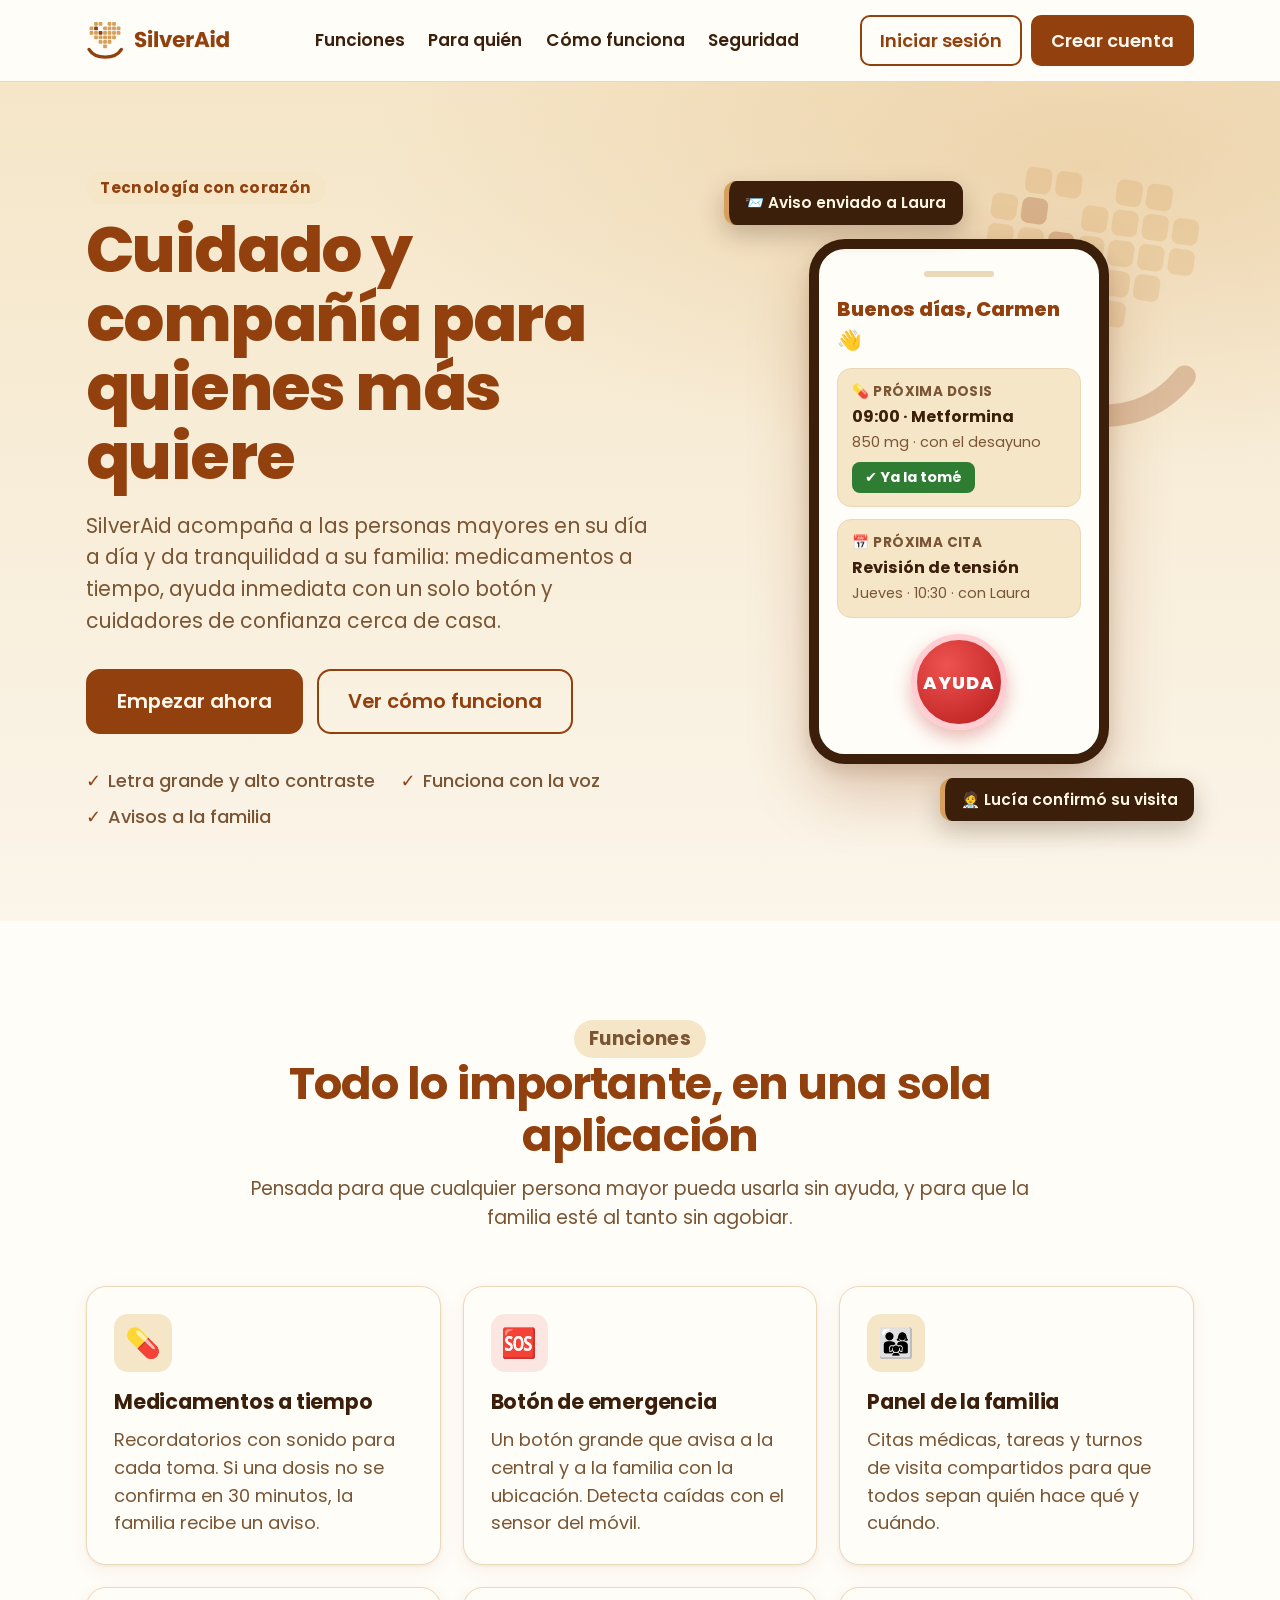
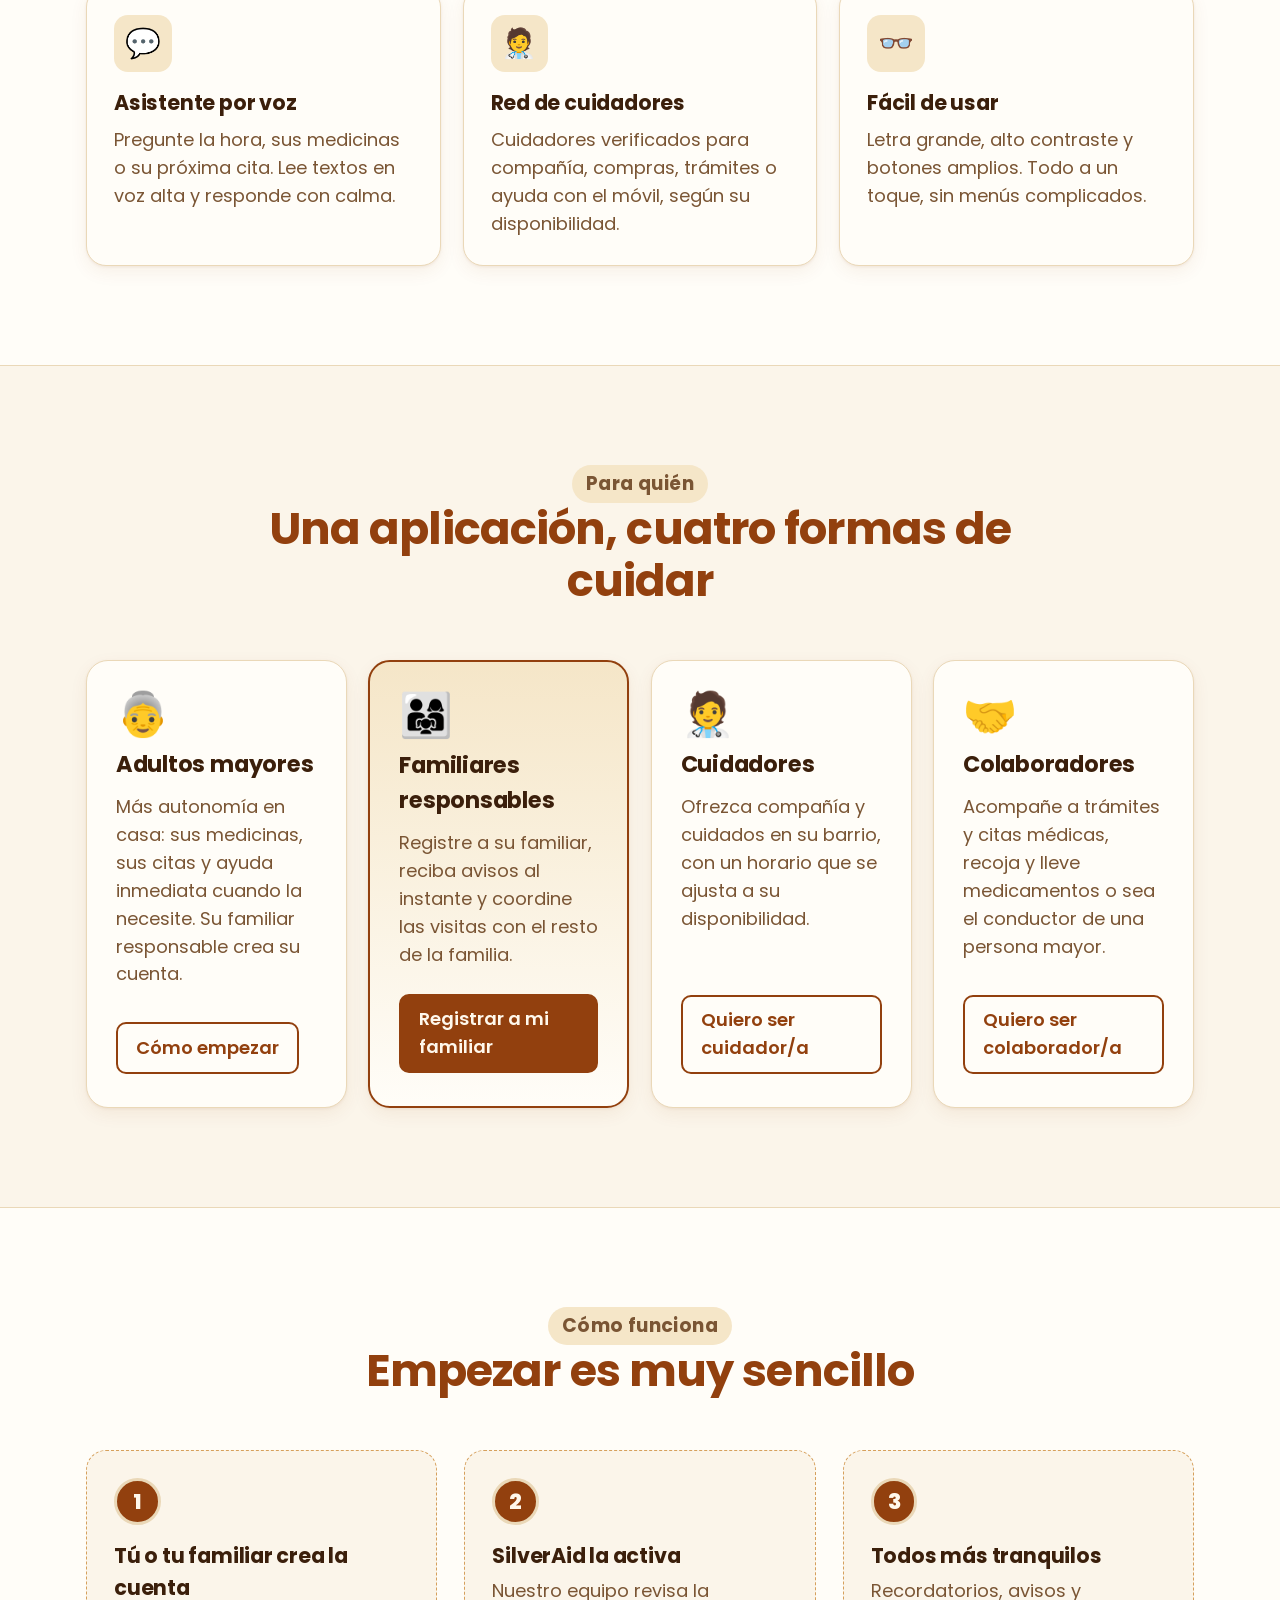
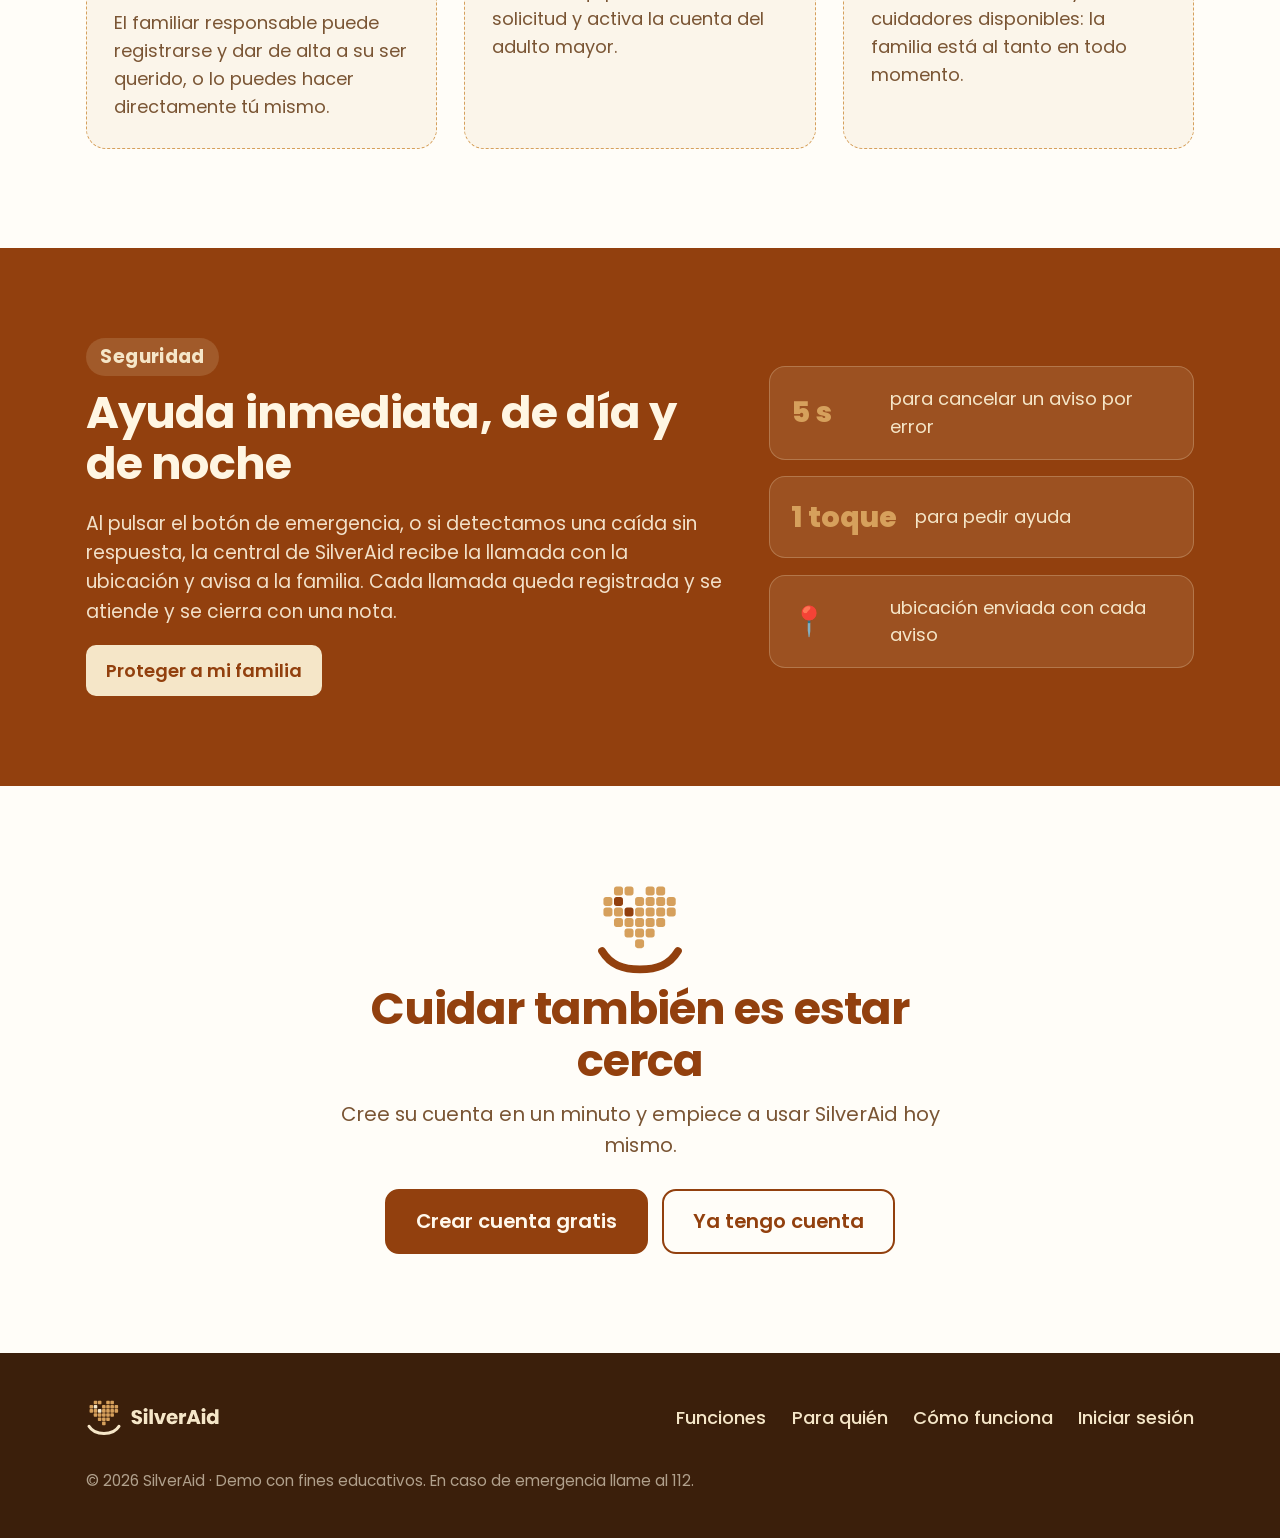
==== commit 588a7be7: "Refresh cached files on every server start; update landing step 1 server.py serves sw.js with its st" ====
--- a/index.html
+++ b/index.html
@@ -16,8 +16,8 @@
   <link rel="preconnect" href="https://fonts.googleapis.com">
   <link rel="preconnect" href="https://fonts.gstatic.com" crossorigin>
   <link rel="stylesheet" href="https://fonts.googleapis.com/css2?family=Poppins:wght@400;500;600;700;800&display=swap">
-  <link rel="stylesheet" href="css/styles.css?v=10">
-  <link rel="stylesheet" href="css/landing.css?v=10">
+  <link rel="stylesheet" href="css/styles.css?v=12">
+  <link rel="stylesheet" href="css/landing.css?v=12">
 </head>
 <body class="landing">
   <a class="skip-link" href="#contenido">Saltar al contenido</a>
@@ -176,8 +176,8 @@
         <ol class="lp-steps">
           <li>
             <span class="step-num">1</span>
-            <h3>El familiar crea la cuenta</h3>
-            <p>Se registra como familiar responsable y da de alta a su ser querido desde la sección Familia.</p>
+            <h3>Tú o tu familiar crea la cuenta</h3>
+            <p>El familiar responsable puede registrarse y dar de alta a su ser querido, o lo puedes hacer directamente tú mismo.</p>
           </li>
           <li>
             <span class="step-num">2</span>
@@ -240,7 +240,7 @@
 
   <script src="js/auth.js?v=10"></script>
   <script src="js/db.js?v=10"></script>
-  <script src="js/pwa.js?v=10"></script>
+  <script src="js/pwa.js?v=12"></script>
   <script>
     // Si ya hay sesión iniciada, la cabecera ofrece volver a la aplicación.
     (function () {
--- a/css/styles.css
+++ b/css/styles.css
@@ -145,6 +145,19 @@
 .form-row > label > input, .form-row > label > select { width: 100%; min-width: 0; }
 input, select, textarea {
   padding: .5rem .7rem; border: 1.5px solid var(--border); border-radius: 8px; background: var(--surface); min-height: 44px;
+  max-width: 100%; min-width: 0;
+}
+/* En móvil los campos no deben salirse del marco: las celdas de grid y los fieldset
+   tienen por defecto min-width: auto / min-content, que deja crecer el campo a su ancho intrínseco. */
+fieldset { min-width: 0; }
+.form label, .form fieldset { min-width: 0; }
+.form label > input:not([type="checkbox"]):not([type="radio"]),
+.form label > select, .form label > textarea { width: 100%; }
+/* iOS Safari: fecha/hora tienen un ancho propio que ignora width si no se quita la apariencia nativa */
+input[type="date"], input[type="time"], input[type="datetime-local"], input[type="month"] { display: block; width: 100%; }
+@supports (-webkit-touch-callout: none) { /* solo iOS: Chrome/Android conservan su icono de calendario */
+  input[type="date"], input[type="time"], input[type="datetime-local"], input[type="month"] { -webkit-appearance: none; appearance: none; }
+  input::-webkit-date-and-time-value { text-align: left; }
 }
 input:focus, select:focus, textarea:focus, button:focus-visible { outline: 3px solid var(--primary); outline-offset: 2px; }
 .switch, .form label.switch { display: flex; align-items: center; gap: .6rem; font-weight: 600; margin: .5rem 0; cursor: pointer; }
@@ -279,8 +292,8 @@
 .back-link:hover { color: var(--primary); text-decoration: underline; }
 .login-card { width: 100%; padding: 1.6rem; margin: 0; }
 .login-card h1 { margin-top: 0; }
-.pw-field { display: flex; gap: .4rem; align-items: stretch; }
-.pw-field input { flex: 1; min-width: 0; }
+.pw-field { display: flex; gap: .4rem; align-items: stretch; min-width: 0; }
+.pw-field input { flex: 1 1 0; width: 0; min-width: 0; }
 .pw-field .pw-toggle { min-height: 44px; }
 .form-error {
   margin: 0; padding: .6rem .8rem; border-radius: 8px; font-weight: 600;
@@ -585,3 +598,16 @@
   .elder-page .app-nav button { font-size: .8rem; }
 }
 @media (max-width: 420px) { .menu-toggle span { display: none; } .menu-toggle { min-width: 44px; justify-content: center; } }
+
+/* Familia: adultos mayores del familiar responsable y sus familiares (app.html, sección Familia) */
+.elder-box { border: 1px solid var(--border); border-radius: 12px; padding: .8rem 1rem; margin: .8rem 0; background: var(--bg); }
+.elder-box h3 { margin: 0; font-size: 1.05rem; }
+.elder-box h3 .sub { color: var(--muted); font-size: .85rem; font-weight: 400; }
+.elder-box h4 { margin: .6rem 0 .2rem; font-size: .95rem; }
+.elder-box .family-add { margin-top: .6rem; border-top: 1px dashed var(--border); padding-top: .6rem; }
+.elder-new { margin-top: .8rem; }
+.elder-new summary { cursor: pointer; font-weight: 600; color: var(--primary); padding: .3rem 0; }
+/* Panel de administración: familiares de cada adulto mayor */
+.family-line { display: flex; flex-wrap: wrap; align-items: center; gap: .35rem; padding: .15rem 0; }
+.family-add-admin { display: flex; flex-wrap: wrap; gap: .3rem; margin-top: .3rem; }
+.family-add-admin select, .family-add-admin input { max-width: 11rem; font-size: .85rem; padding: .25rem .4rem; }
--- a/css/landing.css
+++ b/css/landing.css
@@ -34,6 +34,10 @@
 .lp-actions .btn { white-space: nowrap; }
 .lp-nav a:hover { background: var(--brand-cream); color: var(--primary); }
 .lp-actions { display: flex; gap: .5rem; }
+/* Botón «Instalar» (lo añade js/pwa.js): en una sola fila no cabe junto al menú, así que en pantallas
+   anchas solo muestra el icono y, en las medianas, el menú pasa a una segunda fila. */
+.lp-install { padding-inline: .8rem; }
+.lp-install .lp-install-text { display: none; }
 
 /* ---------- Hero ---------- */
 .lp-hero {
@@ -163,6 +167,12 @@
 @media (max-width: 1080px) {
   .lp-features { grid-template-columns: repeat(2, 1fr); }
 }
+@media (max-width: 1239px) and (min-width: 521px) {
+  .lp-header:has(.lp-install:not([hidden])) .lp-header-inner { flex-wrap: wrap; }
+  .lp-header:has(.lp-install:not([hidden])) .lp-nav { order: 3; width: 100%; flex: none; justify-content: flex-start; overflow-x: auto; }
+  .lp-header:has(.lp-install:not([hidden])) .lp-actions { margin-left: auto; }
+  .lp-install .lp-install-text { display: inline; }
+}
 @media (max-width: 900px) {
   .lp-hero-grid, .lp-band-grid { grid-template-columns: 1fr; }
   .lp-hero-text { text-align: center; }
@@ -176,7 +186,7 @@
   .lp-features { grid-template-columns: 1fr; }
 }
 @media (max-width: 520px) {
-  .lp-actions .btn.ghost { display: none; }
+  .lp-actions a.btn.ghost { display: none; } /* «Iniciar sesión»; el botón «Instalar» se queda (solo icono) */
   .lp-hero-visual { padding-block: 0 1rem; }
   .float-note { display: none; }
   .big-cta { width: 100%; }
